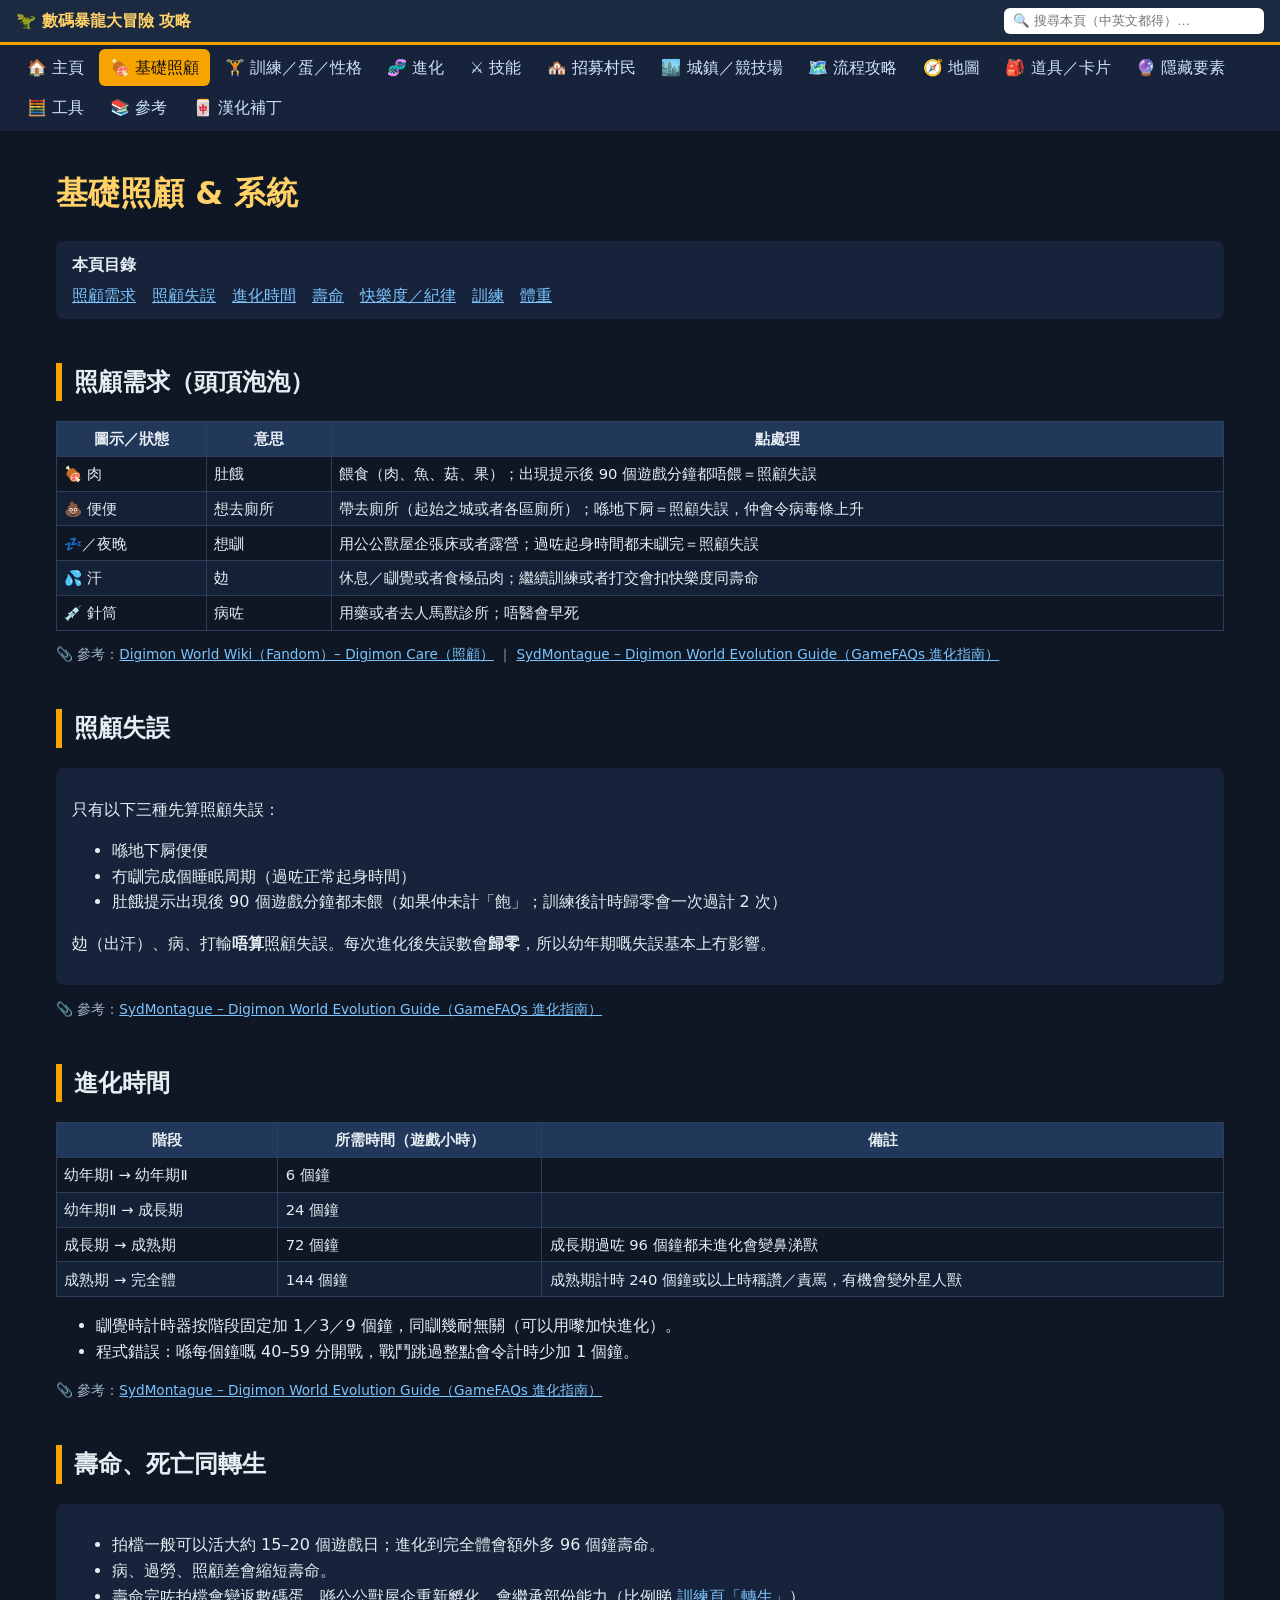
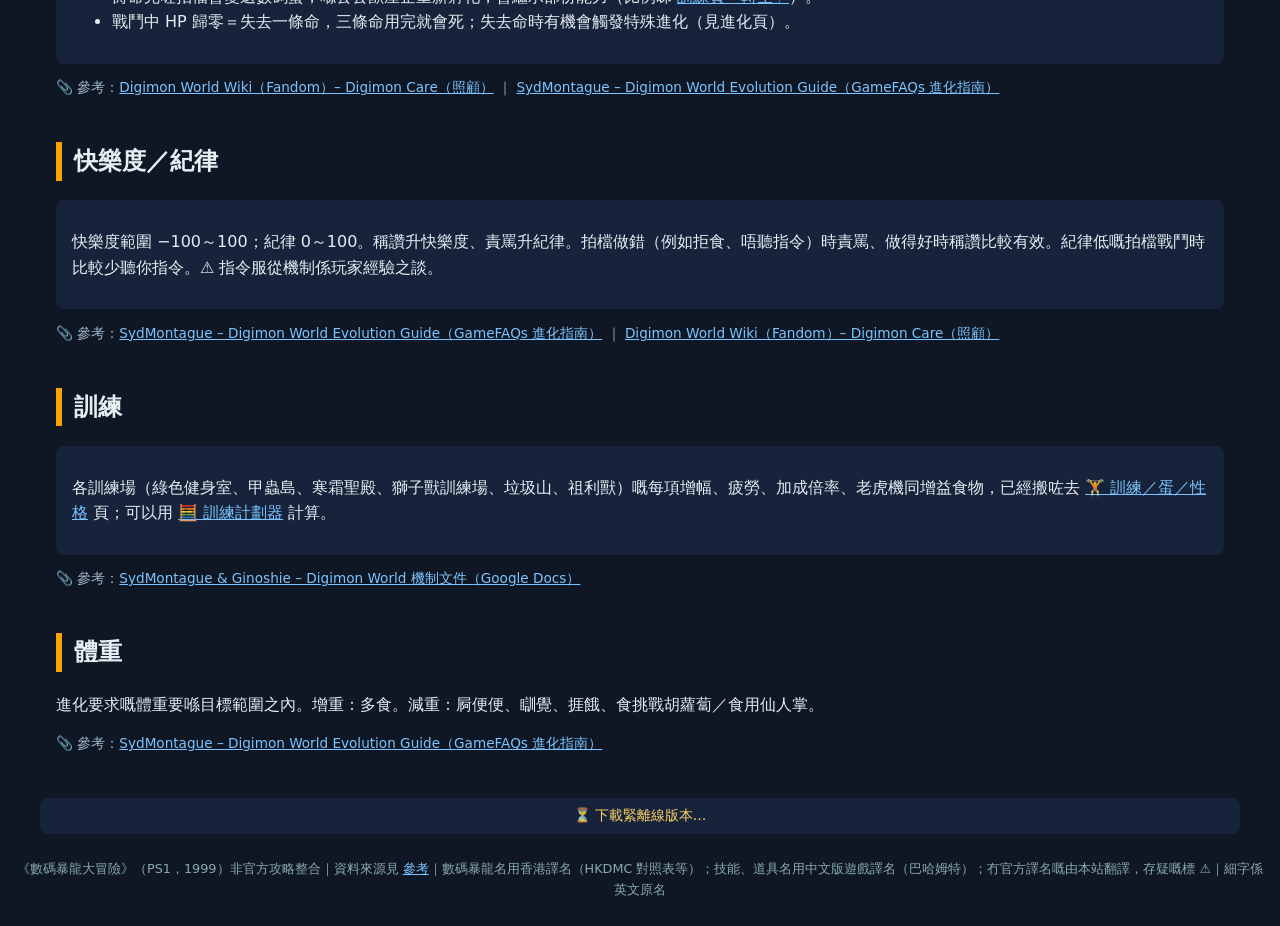
==== basics.html @ 7f52abaa "Fix evolution text colour (.el class clash), cache-busting asset URLs, network-first SW for html/css" ====
<!doctype html><html lang="zh-HK"><head><meta charset="utf-8"><meta name="viewport" content="width=device-width,initial-scale=1"><title>基礎照顧 &amp; 系統 – 數碼暴龍大冒險 攻略</title><link rel="stylesheet" href="style.css?v=881ddd2e5f"><link rel="manifest" href="manifest.webmanifest"><meta name="theme-color" content="#1b2a41"><link rel="icon" type="image/png" sizes="192x192" href="img/pwa/icon-192.png"><link rel="apple-touch-icon" href="img/pwa/apple-touch-icon.png"><meta name="apple-mobile-web-app-capable" content="yes"><meta name="mobile-web-app-capable" content="yes"><meta name="apple-mobile-web-app-status-bar-style" content="black-translucent"><meta name="apple-mobile-web-app-title" content="數碼暴龍攻略"></head><body>
<header><button id="hb" aria-label="選單">☰</button><a class="logo" href="index.html">🦖 數碼暴龍大冒險 攻略</a><input id="q" type="search" placeholder="🔍 搜尋本頁（中英文都得）…"></header>
<nav id="nav"><a href="index.html">🏠 主頁</a><a href="basics.html" class=on>🍖 基礎照顧</a><a href="training.html">🏋️ 訓練／蛋／性格</a><a href="evolution.html">🧬 進化</a><a href="techniques.html">⚔️ 技能</a><a href="recruitment.html">🏘️ 招募村民</a><a href="town.html">🏙️ 城鎮／競技場</a><a href="walkthrough.html">🗺️ 流程攻略</a><a href="map.html">🧭 地圖</a><a href="items.html">🎒 道具／卡片</a><a href="secrets.html">🔮 隱藏要素</a><a href="tools.html">🧮 工具</a><a href="references.html">📚 參考</a><a href="patch.html">🀄 漢化補丁</a></nav><main><h1>基礎照顧 &amp; 系統</h1><nav class="toc"><b>本頁目錄</b><a href="#care">照顧需求</a><a href="#mistake">照顧失誤</a><a href="#time">進化時間</a><a href="#life">壽命</a><a href="#hd">快樂度／紀律</a><a href="#gym">訓練</a><a href="#weight">體重</a></nav><h2 id="care">照顧需求（頭頂泡泡）</h2><div class="tw"><table class="stack"><thead><tr><th>圖示／狀態</th><th>意思</th><th>點處理</th></tr></thead><tbody><tr><td data-l="圖示／狀態">🍖 肉</td><td data-l="意思">肚餓</td><td data-l="點處理">餵食（肉、魚、菇、果）；出現提示後 90 個遊戲分鐘都唔餵＝照顧失誤</td></tr><tr><td data-l="圖示／狀態">💩 便便</td><td data-l="意思">想去廁所</td><td data-l="點處理">帶去廁所（起始之城或者各區廁所）；喺地下屙＝照顧失誤，仲會令病毒條上升</td></tr><tr><td data-l="圖示／狀態">💤／夜晚</td><td data-l="意思">想瞓</td><td data-l="點處理">用公公獸屋企張床或者露營；過咗起身時間都未瞓完＝照顧失誤</td></tr><tr><td data-l="圖示／狀態">💦 汗</td><td data-l="意思">攰</td><td data-l="點處理">休息／瞓覺或者食極品肉；繼續訓練或者打交會扣快樂度同壽命</td></tr><tr><td data-l="圖示／狀態">💉 針筒</td><td data-l="意思">病咗</td><td data-l="點處理">用藥或者去人馬獸診所；唔醫會早死</td></tr></tbody></table></div>
<p class="ref">📎 參考：<a href="https://digimonworld.fandom.com/wiki/Digimon_Care_(Digimon_World)" target="_blank" rel="noopener">Digimon World Wiki（Fandom）– Digimon Care（照顧）</a> ｜ <a href="https://gamefaqs.gamespot.com/ps/913684-digimon-world/faqs/73845" target="_blank" rel="noopener">SydMontague – Digimon World Evolution Guide（GameFAQs 進化指南）</a></p>
<h2 id="mistake">照顧失誤</h2><div class="card"><p>只有以下三種先算照顧失誤：</p><ul><li>喺地下屙便便</li><li>冇瞓完成個睡眠周期（過咗正常起身時間）</li><li>肚餓提示出現後 90 個遊戲分鐘都未餵（如果仲未計「飽」；訓練後計時歸零會一次過計 2 次）</li></ul><p>攰（出汗）、病、打輸<b>唔算</b>照顧失誤。每次進化後失誤數會<b>歸零</b>，所以幼年期嘅失誤基本上冇影響。</p></div><p class="ref">📎 參考：<a href="https://gamefaqs.gamespot.com/ps/913684-digimon-world/faqs/73845" target="_blank" rel="noopener">SydMontague – Digimon World Evolution Guide（GameFAQs 進化指南）</a></p>
<h2 id="time">進化時間</h2><div class="tw"><table class=""><thead><tr><th>階段</th><th>所需時間（遊戲小時）</th><th>備註</th></tr></thead><tbody><tr><td data-l="階段">幼年期Ⅰ → 幼年期Ⅱ</td><td data-l="所需時間（遊戲小時）">6 個鐘</td><td data-l="備註"></td></tr><tr><td data-l="階段">幼年期Ⅱ → 成長期</td><td data-l="所需時間（遊戲小時）">24 個鐘</td><td data-l="備註"></td></tr><tr><td data-l="階段">成長期 → 成熟期</td><td data-l="所需時間（遊戲小時）">72 個鐘</td><td data-l="備註">成長期過咗 96 個鐘都未進化會變鼻涕獸</td></tr><tr><td data-l="階段">成熟期 → 完全體</td><td data-l="所需時間（遊戲小時）">144 個鐘</td><td data-l="備註">成熟期計時 240 個鐘或以上時稱讚／責罵，有機會變外星人獸</td></tr></tbody></table></div>
<ul><li>瞓覺時計時器按階段固定加 1／3／9 個鐘，同瞓幾耐無關（可以用嚟加快進化）。</li><li>程式錯誤：喺每個鐘嘅 40–59 分開戰，戰鬥跳過整點會令計時少加 1 個鐘。</li></ul><p class="ref">📎 參考：<a href="https://gamefaqs.gamespot.com/ps/913684-digimon-world/faqs/73845" target="_blank" rel="noopener">SydMontague – Digimon World Evolution Guide（GameFAQs 進化指南）</a></p>
<h2 id="life">壽命、死亡同轉生</h2><div class="card"><ul><li>拍檔一般可以活大約 15–20 個遊戲日；進化到完全體會額外多 96 個鐘壽命。</li><li>病、過勞、照顧差會縮短壽命。</li><li>壽命完咗拍檔會變返數碼蛋，喺公公獸屋企重新孵化，會繼承部份能力（比例睇 <a href="training.html#tamer">訓練頁「轉生」</a>）。</li><li>戰鬥中 HP 歸零＝失去一條命，三條命用完就會死；失去命時有機會觸發特殊進化（見進化頁）。</li></ul></div><p class="ref">📎 參考：<a href="https://digimonworld.fandom.com/wiki/Digimon_Care_(Digimon_World)" target="_blank" rel="noopener">Digimon World Wiki（Fandom）– Digimon Care（照顧）</a> ｜ <a href="https://gamefaqs.gamespot.com/ps/913684-digimon-world/faqs/73845" target="_blank" rel="noopener">SydMontague – Digimon World Evolution Guide（GameFAQs 進化指南）</a></p>
<h2 id="hd">快樂度／紀律</h2><div class="card"><p>快樂度範圍 −100～100；紀律 0～100。稱讚升快樂度、責罵升紀律。拍檔做錯（例如拒食、唔聽指令）時責罵、做得好時稱讚比較有效。紀律低嘅拍檔戰鬥時比較少聽你指令。⚠️ 指令服從機制係玩家經驗之談。</p></div><p class="ref">📎 參考：<a href="https://gamefaqs.gamespot.com/ps/913684-digimon-world/faqs/73845" target="_blank" rel="noopener">SydMontague – Digimon World Evolution Guide（GameFAQs 進化指南）</a> ｜ <a href="https://digimonworld.fandom.com/wiki/Digimon_Care_(Digimon_World)" target="_blank" rel="noopener">Digimon World Wiki（Fandom）– Digimon Care（照顧）</a></p>
<h2 id="gym">訓練</h2><div class="card"><p>各訓練場（綠色健身室、甲蟲島、寒霜聖殿、獅子獸訓練場、垃圾山、祖利獸）嘅每項增幅、疲勞、加成倍率、老虎機同增益食物，已經搬咗去 <a href="training.html">🏋️ 訓練／蛋／性格</a> 頁；可以用 <a href="tools.html#plan">🧮 訓練計劃器</a> 計算。</p></div><p class="ref">📎 參考：<a href="https://docs.google.com/document/d/1aHHXZXjZNDabFTWUdF055M0oshyC57kff5NVc2BTYGE" target="_blank" rel="noopener">SydMontague &amp; Ginoshie – Digimon World 機制文件（Google Docs）</a></p>
<h2 id="weight">體重</h2><p>進化要求嘅體重要喺目標範圍之內。增重：多食。減重：屙便便、瞓覺、捱餓、食挑戰胡蘿蔔／食用仙人掌。</p><p class="ref">📎 參考：<a href="https://gamefaqs.gamespot.com/ps/913684-digimon-world/faqs/73845" target="_blank" rel="noopener">SydMontague – Digimon World Evolution Guide（GameFAQs 進化指南）</a></p></main><div id="pwa-status" class="pwa-st" hidden></div><footer>《數碼暴龍大冒險》（PS1，1999）非官方攻略整合｜資料來源見 <a href="references.html">參考</a>｜數碼暴龍名用香港譯名（HKDMC 對照表等）；技能、道具名用中文版遊戲譯名（巴哈姆特）；冇官方譯名嘅由本站翻譯，存疑嘅標 ⚠️｜細字係英文原名</footer><script src="app.js?v=881ddd2e5f"></script></body></html>
---- style.css ----
*{box-sizing:border-box}body{margin:0;font-family:system-ui,"PingFang HK","Microsoft JhengHei",sans-serif;background:#0f1724;color:#e6edf3;line-height:1.6}
a{color:#7cc4ff}header{position:sticky;top:0;z-index:9;display:flex;gap:.6em;align-items:center;background:#1b2a41;padding:.5em 1em;border-bottom:3px solid #f7a400}
.logo{font-weight:700;color:#ffd166;text-decoration:none;white-space:nowrap}#q{margin-left:auto;padding:.4em .7em;border-radius:6px;border:0;width:min(260px,45vw)}
#hb{display:none;font-size:1.4em;background:none;border:0;color:#fff;cursor:pointer}
#nav{display:flex;flex-wrap:wrap;gap:.2em;background:#16233a;padding:.3em 1em}#nav a{padding:.35em .7em;border-radius:6px;text-decoration:none;color:#cfe3ff}#nav a.on,#nav a:hover{background:#f7a400;color:#111}
main{max-width:1200px;margin:auto;padding:1em}h1{color:#ffd166}h2{border-left:6px solid #f7a400;padding-left:.5em;margin-top:1.8em}h3{color:#9ad1ff}
.toc{background:#16233a;padding:.7em 1em;border-radius:8px;display:flex;flex-wrap:wrap;gap:.3em 1em}.toc b{width:100%}
.tw{overflow-x:auto;-webkit-overflow-scrolling:touch;margin:.6em 0}table{border-collapse:collapse;width:100%;font-size:.92em}th,td{border:1px solid #2c3e5c;padding:.35em .5em;vertical-align:top}th{background:#22385a;position:sticky;top:0}tr:nth-child(even) td{background:#132036}
td img{vertical-align:middle;image-rendering:pixelated;margin-right:3px}.ref{font-size:.85em;color:#9fb3c8}.warn{background:#3a2a10;border-left:4px solid #f7a400;padding:.5em .8em;border-radius:4px}
.card{background:#16233a;border-radius:8px;padding:.8em 1em;margin:.8em 0}.grid{display:grid;grid-template-columns:repeat(auto-fill,minmax(150px,1fr));gap:.6em}.grid div{background:#16233a;border-radius:8px;padding:.5em;text-align:center;font-size:.85em}.grid img{max-width:100%;image-rendering:pixelated}
.el{display:inline-block;padding:0 .4em;border-radius:4px;font-weight:700;color:#111}.Fire{background:#ff7b54}.Battle{background:#ffd166}.Air{background:#9ad1ff}.Earth{background:#8fd694}.Ice{background:#b8f2ff}.Mech{background:#c9c9c9}.Filth{background:#c49a6c}
.techlist{background:#0b3a7a;border:3px solid #cfe3ff;border-radius:6px;font-family:monospace}.techlist th{background:#06275a}.techlist td{background:#0b3a7a!important}
.hide{display:none!important}footer{text-align:center;font-size:.8em;color:#8aa;padding:2em 1em}small{color:#9fb3c8}
@media(max-width:760px){#hb{display:block}#nav{display:none;flex-direction:column}#nav.open{display:flex}.logo{font-size:.9em}
table.stack thead{display:none}table.stack tr{display:block;border:1px solid #2c3e5c;margin-bottom:.6em;border-radius:6px}table.stack td{display:flex;gap:.5em;border:0;border-bottom:1px solid #22385a}table.stack td:before{content:attr(data-l);font-weight:700;min-width:6.5em;color:#ffd166}}
.once{color:#ff8a8a}.lr{display:inline-block;margin:0 .5em .2em 0;white-space:nowrap}.lr.z{opacity:.6}.lr sub{color:#9fb3c8}
.techlist details{font-size:.85em;color:#cfe3ff}.techlist summary{cursor:pointer;color:#ffd166}
.pb{height:14px;background:#22385a;border-radius:7px;overflow:hidden}.pb div{height:100%;background:linear-gradient(90deg,#f7a400,#ffd166)}
#mile li.ok{color:#8fd694}#mile li:after{content:attr(data-t);color:#9fb3c8}
#prosgrid label{cursor:pointer;display:block}
.form{display:flex;flex-wrap:wrap;gap:.5em 1em;margin:.5em 0}.form label{display:flex;flex-direction:column;font-size:.85em}.form input,.form select{padding:.3em;border-radius:4px;border:1px solid #2c3e5c;background:#0f1724;color:#e6edf3;min-width:6em}
button,.btn{background:#f7a400;color:#111;border:0;border-radius:6px;padding:.4em .9em;cursor:pointer;font-weight:700}tr.win td{background:#3a2a10!important}
.mapwrap{overflow:auto;background:#0b1a2e;border-radius:8px}.mapf{display:flex;flex-wrap:wrap;gap:.4em 1em}
@media(max-width:760px){table.stack td{flex-wrap:wrap}table.stack td .lr{white-space:normal}}

.mapwrap{overflow:auto;background:#0b1a2e;border-radius:8px;-webkit-overflow-scrolling:touch}#dwmap{min-width:980px;width:100%;height:auto;display:block}
#dwmap .e{stroke:#6f8fb8;stroke-width:3;fill:none;stroke-linecap:round}#dwmap .e2{stroke:#6f8fb8;stroke-width:2.5;stroke-dasharray:7 6;fill:none}
#dwmap g.n rect{stroke-width:2}#dwmap g.n{cursor:pointer}#dwmap g.n:hover rect,#dwmap g.n.sel rect{stroke:#ffd166!important;stroke-width:3.5}#dwmap g.n.hl rect{stroke:#f7a400!important;stroke-width:4}
#dwmap .t1{fill:#fff;font-size:15px;text-anchor:middle;font-weight:700}#dwmap .t2{fill:#cfe3ff;font-size:10px;text-anchor:middle}#dwmap .mk{font-size:13px;text-anchor:middle}
#dwmap .rg{font-size:13px;fill:#9fb3c8;font-weight:700}
.legend{display:flex;flex-wrap:wrap;gap:.3em .9em;font-size:.85em;margin:.4em 0}.legend span i{display:inline-block;width:1em;height:1em;border-radius:3px;vertical-align:-2px;margin-right:3px}
.mapimg{max-width:100%;height:auto;border-radius:8px;display:block;margin:.5em 0}
#pwa-status{max-width:1200px;margin:1em auto 0;padding:.5em 1em;border-radius:8px;background:#16233a;font-size:.85em;text-align:center}#pwa-status.ok{color:#8fd694}#pwa-status.busy{color:#ffd166}
small[lang=en]{font-size:.78em;color:#8fa3b8}

.legend-ev{font-size:.9em}.muted{color:#8fa3b8}
.ejump{display:flex;flex-direction:column;gap:8px;margin:8px 0}.ej-r{display:flex;flex-wrap:wrap;gap:6px;align-items:center}.ej-r>b{min-width:4.5em;color:#8fa3b8;font-size:.9em}
.ej-r a{display:inline-flex;align-items:center;gap:3px;padding:2px 8px 2px 4px;background:#16233a;border:1px solid #22385a;border-radius:14px;font-size:.85em;color:#cfe3ff;text-decoration:none}.ej-r a:hover{border-color:#7cc4ff}
.evl{background:#16233a;border:1px solid #22385a;border-radius:10px;padding:12px;margin:14px 0;scroll-margin-top:60px}
.evl-h{display:flex;gap:10px;align-items:center;border-bottom:1px solid #22385a;padding-bottom:8px}.evl-n{display:flex;flex-direction:column}.evl-n b{font-size:1.15em;color:#e6edf3}.evl-m{font-size:.82em;color:#8fa3b8;margin-top:2px}
.evl-k{margin:10px 0 6px;font-size:.9em;color:#8fa3b8}
.ecs{display:grid;grid-template-columns:repeat(auto-fill,minmax(280px,1fr));gap:8px}
.ec{background:#0f1724;border:1px solid #22385a;border-radius:8px;padding:8px 10px}
.ec-t{display:flex;align-items:center;gap:6px;flex-wrap:wrap;margin-bottom:6px}.ec-t a{color:#7cc4ff;text-decoration:none}
.ec-i{background:#22385a;color:#cfe3ff;border-radius:50%;width:1.6em;height:1.6em;display:inline-flex;justify-content:center;align-items:center;font-size:.75em;font-weight:bold}
.ec-g{display:grid;grid-template-columns:auto 1fr;gap:4px 10px;font-size:.88em;align-items:start}.ec-g>b{white-space:nowrap;color:#8fa3b8;font-weight:normal}.evl,.evl .ec,.ec-g>div,.ec-g>div *,.ec-t small,.ec-s,.ec-s *{color:#e6edf3!important}.evl-m,.evl-m *:not(a),.evl-k,.ec-g>b,.ec-t small{color:#8fa3b8!important}.evl a,.ec-t a{color:#7cc4ff!important}.ec-g .ec-ref{color:#8fa3b8!important}
.ec-ss{display:flex;flex-wrap:wrap;gap:4px}.ec-s{background:#16233a;border-radius:4px;padding:0 6px;color:#cfe3ff}.ec-s b{color:#e6edf3}
.ec-ref{flex-basis:100%;font-size:.8em;color:#8fa3b8}
.ec-no{font-size:.85em;color:#8fa3b8;margin:0}.evl-top{display:block;text-align:right;font-size:.8em;margin-top:6px;color:#8fa3b8}
@media(max-width:600px){.ecs{grid-template-columns:1fr}.evl{padding:8px}}
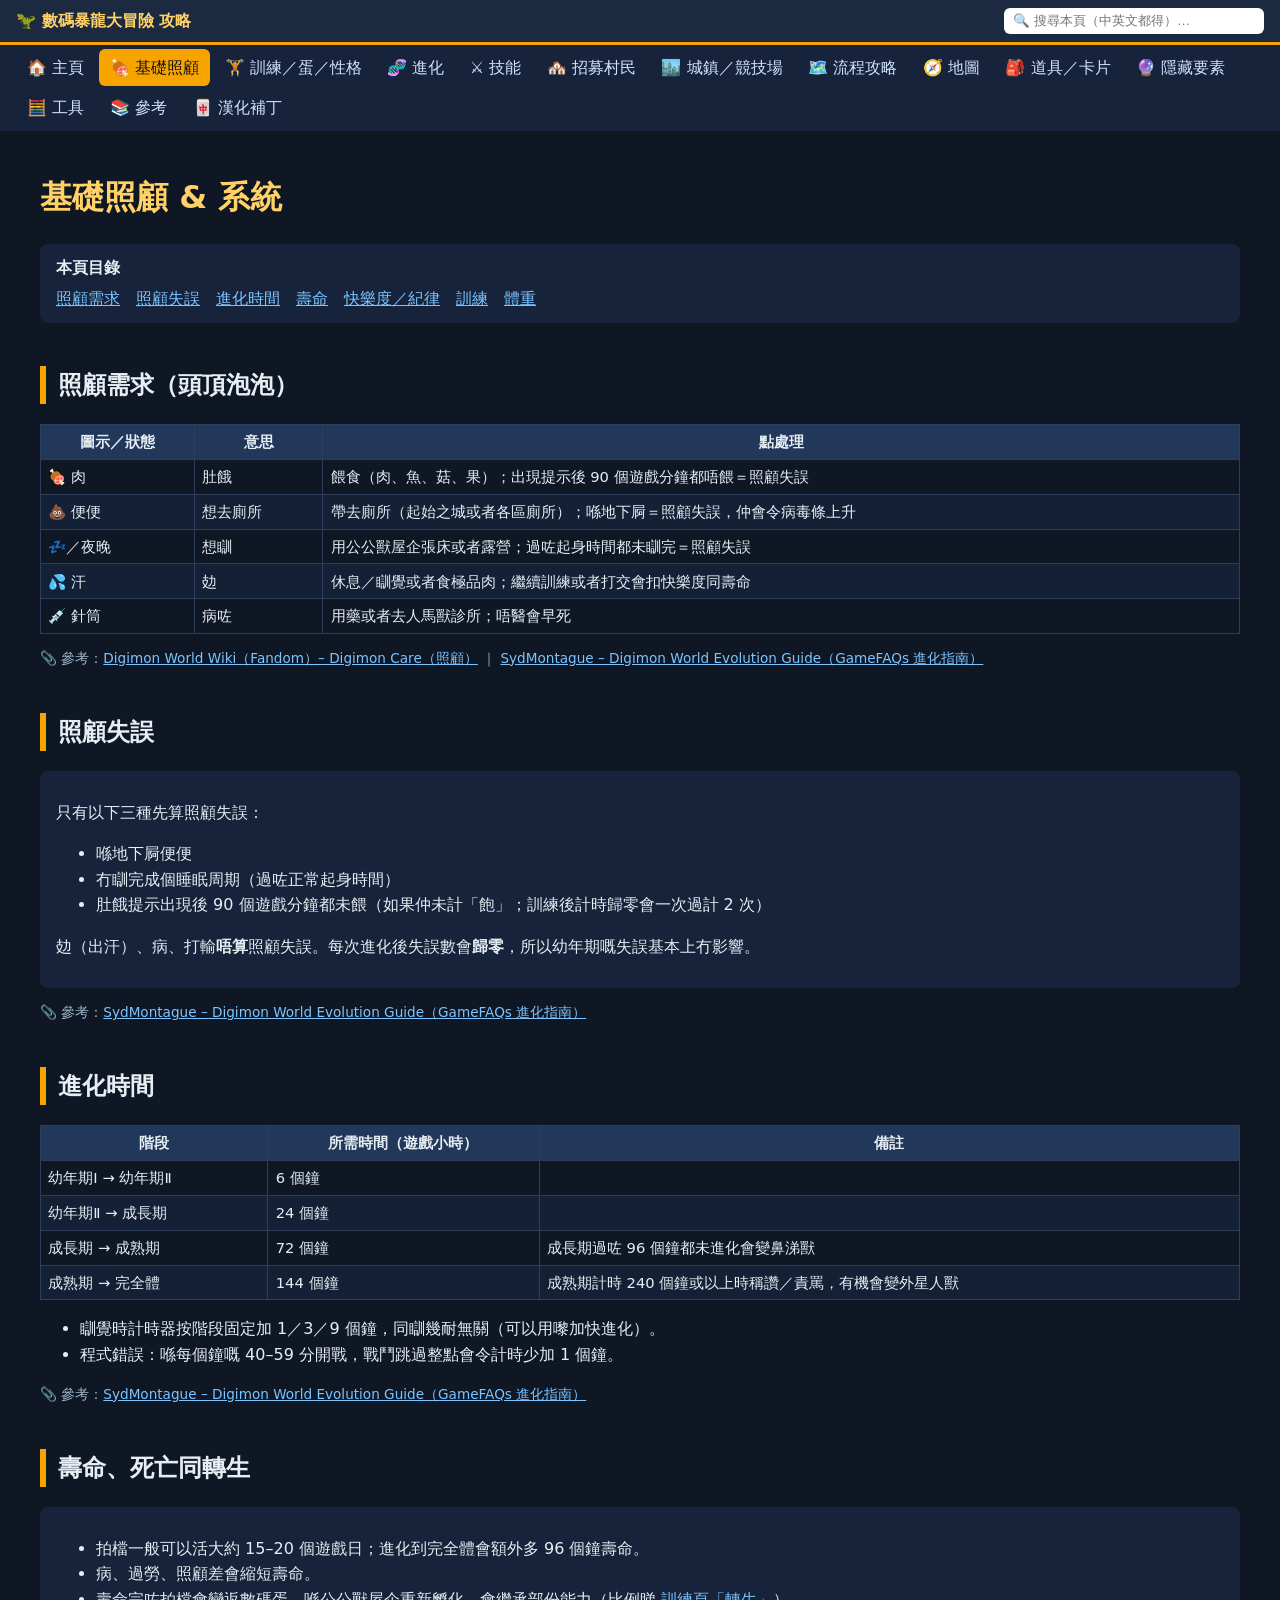
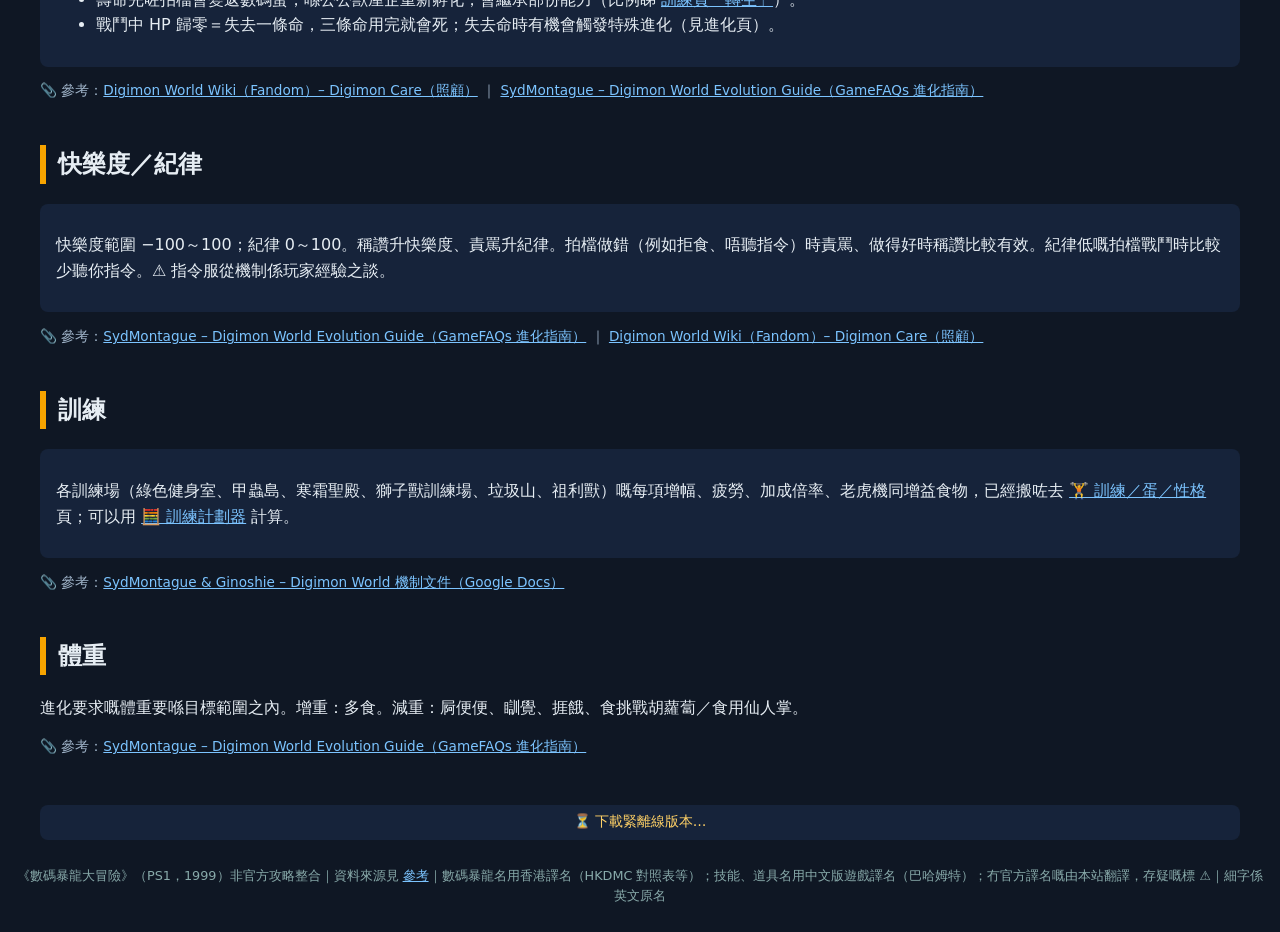
==== commit 759f225a: "Desktop wide layout (>=1024px); CSS extras reapplied by techgrid.py" ====
--- a/basics.html
+++ b/basics.html
@@ -1,4 +1,4 @@
-<!doctype html><html lang="zh-HK"><head><meta charset="utf-8"><meta name="viewport" content="width=device-width,initial-scale=1"><title>基礎照顧 &amp; 系統 – 數碼暴龍大冒險 攻略</title><link rel="stylesheet" href="style.css?v=881ddd2e5f"><link rel="manifest" href="manifest.webmanifest"><meta name="theme-color" content="#1b2a41"><link rel="icon" type="image/png" sizes="192x192" href="img/pwa/icon-192.png"><link rel="apple-touch-icon" href="img/pwa/apple-touch-icon.png"><meta name="apple-mobile-web-app-capable" content="yes"><meta name="mobile-web-app-capable" content="yes"><meta name="apple-mobile-web-app-status-bar-style" content="black-translucent"><meta name="apple-mobile-web-app-title" content="數碼暴龍攻略"></head><body>
+<!doctype html><html lang="zh-HK"><head><meta charset="utf-8"><meta name="viewport" content="width=device-width,initial-scale=1"><title>基礎照顧 &amp; 系統 – 數碼暴龍大冒險 攻略</title><link rel="stylesheet" href="style.css?v=a59ac7e43f"><link rel="manifest" href="manifest.webmanifest"><meta name="theme-color" content="#1b2a41"><link rel="icon" type="image/png" sizes="192x192" href="img/pwa/icon-192.png"><link rel="apple-touch-icon" href="img/pwa/apple-touch-icon.png"><meta name="apple-mobile-web-app-capable" content="yes"><meta name="mobile-web-app-capable" content="yes"><meta name="apple-mobile-web-app-status-bar-style" content="black-translucent"><meta name="apple-mobile-web-app-title" content="數碼暴龍攻略"></head><body>
 <header><button id="hb" aria-label="選單">☰</button><a class="logo" href="index.html">🦖 數碼暴龍大冒險 攻略</a><input id="q" type="search" placeholder="🔍 搜尋本頁（中英文都得）…"></header>
 <nav id="nav"><a href="index.html">🏠 主頁</a><a href="basics.html" class=on>🍖 基礎照顧</a><a href="training.html">🏋️ 訓練／蛋／性格</a><a href="evolution.html">🧬 進化</a><a href="techniques.html">⚔️ 技能</a><a href="recruitment.html">🏘️ 招募村民</a><a href="town.html">🏙️ 城鎮／競技場</a><a href="walkthrough.html">🗺️ 流程攻略</a><a href="map.html">🧭 地圖</a><a href="items.html">🎒 道具／卡片</a><a href="secrets.html">🔮 隱藏要素</a><a href="tools.html">🧮 工具</a><a href="references.html">📚 參考</a><a href="patch.html">🀄 漢化補丁</a></nav><main><h1>基礎照顧 &amp; 系統</h1><nav class="toc"><b>本頁目錄</b><a href="#care">照顧需求</a><a href="#mistake">照顧失誤</a><a href="#time">進化時間</a><a href="#life">壽命</a><a href="#hd">快樂度／紀律</a><a href="#gym">訓練</a><a href="#weight">體重</a></nav><h2 id="care">照顧需求（頭頂泡泡）</h2><div class="tw"><table class="stack"><thead><tr><th>圖示／狀態</th><th>意思</th><th>點處理</th></tr></thead><tbody><tr><td data-l="圖示／狀態">🍖 肉</td><td data-l="意思">肚餓</td><td data-l="點處理">餵食（肉、魚、菇、果）；出現提示後 90 個遊戲分鐘都唔餵＝照顧失誤</td></tr><tr><td data-l="圖示／狀態">💩 便便</td><td data-l="意思">想去廁所</td><td data-l="點處理">帶去廁所（起始之城或者各區廁所）；喺地下屙＝照顧失誤，仲會令病毒條上升</td></tr><tr><td data-l="圖示／狀態">💤／夜晚</td><td data-l="意思">想瞓</td><td data-l="點處理">用公公獸屋企張床或者露營；過咗起身時間都未瞓完＝照顧失誤</td></tr><tr><td data-l="圖示／狀態">💦 汗</td><td data-l="意思">攰</td><td data-l="點處理">休息／瞓覺或者食極品肉；繼續訓練或者打交會扣快樂度同壽命</td></tr><tr><td data-l="圖示／狀態">💉 針筒</td><td data-l="意思">病咗</td><td data-l="點處理">用藥或者去人馬獸診所；唔醫會早死</td></tr></tbody></table></div>
 <p class="ref">📎 參考：<a href="https://digimonworld.fandom.com/wiki/Digimon_Care_(Digimon_World)" target="_blank" rel="noopener">Digimon World Wiki（Fandom）– Digimon Care（照顧）</a> ｜ <a href="https://gamefaqs.gamespot.com/ps/913684-digimon-world/faqs/73845" target="_blank" rel="noopener">SydMontague – Digimon World Evolution Guide（GameFAQs 進化指南）</a></p>
@@ -8,4 +8,4 @@
 <h2 id="life">壽命、死亡同轉生</h2><div class="card"><ul><li>拍檔一般可以活大約 15–20 個遊戲日；進化到完全體會額外多 96 個鐘壽命。</li><li>病、過勞、照顧差會縮短壽命。</li><li>壽命完咗拍檔會變返數碼蛋，喺公公獸屋企重新孵化，會繼承部份能力（比例睇 <a href="training.html#tamer">訓練頁「轉生」</a>）。</li><li>戰鬥中 HP 歸零＝失去一條命，三條命用完就會死；失去命時有機會觸發特殊進化（見進化頁）。</li></ul></div><p class="ref">📎 參考：<a href="https://digimonworld.fandom.com/wiki/Digimon_Care_(Digimon_World)" target="_blank" rel="noopener">Digimon World Wiki（Fandom）– Digimon Care（照顧）</a> ｜ <a href="https://gamefaqs.gamespot.com/ps/913684-digimon-world/faqs/73845" target="_blank" rel="noopener">SydMontague – Digimon World Evolution Guide（GameFAQs 進化指南）</a></p>
 <h2 id="hd">快樂度／紀律</h2><div class="card"><p>快樂度範圍 −100～100；紀律 0～100。稱讚升快樂度、責罵升紀律。拍檔做錯（例如拒食、唔聽指令）時責罵、做得好時稱讚比較有效。紀律低嘅拍檔戰鬥時比較少聽你指令。⚠️ 指令服從機制係玩家經驗之談。</p></div><p class="ref">📎 參考：<a href="https://gamefaqs.gamespot.com/ps/913684-digimon-world/faqs/73845" target="_blank" rel="noopener">SydMontague – Digimon World Evolution Guide（GameFAQs 進化指南）</a> ｜ <a href="https://digimonworld.fandom.com/wiki/Digimon_Care_(Digimon_World)" target="_blank" rel="noopener">Digimon World Wiki（Fandom）– Digimon Care（照顧）</a></p>
 <h2 id="gym">訓練</h2><div class="card"><p>各訓練場（綠色健身室、甲蟲島、寒霜聖殿、獅子獸訓練場、垃圾山、祖利獸）嘅每項增幅、疲勞、加成倍率、老虎機同增益食物，已經搬咗去 <a href="training.html">🏋️ 訓練／蛋／性格</a> 頁；可以用 <a href="tools.html#plan">🧮 訓練計劃器</a> 計算。</p></div><p class="ref">📎 參考：<a href="https://docs.google.com/document/d/1aHHXZXjZNDabFTWUdF055M0oshyC57kff5NVc2BTYGE" target="_blank" rel="noopener">SydMontague &amp; Ginoshie – Digimon World 機制文件（Google Docs）</a></p>
-<h2 id="weight">體重</h2><p>進化要求嘅體重要喺目標範圍之內。增重：多食。減重：屙便便、瞓覺、捱餓、食挑戰胡蘿蔔／食用仙人掌。</p><p class="ref">📎 參考：<a href="https://gamefaqs.gamespot.com/ps/913684-digimon-world/faqs/73845" target="_blank" rel="noopener">SydMontague – Digimon World Evolution Guide（GameFAQs 進化指南）</a></p></main><div id="pwa-status" class="pwa-st" hidden></div><footer>《數碼暴龍大冒險》（PS1，1999）非官方攻略整合｜資料來源見 <a href="references.html">參考</a>｜數碼暴龍名用香港譯名（HKDMC 對照表等）；技能、道具名用中文版遊戲譯名（巴哈姆特）；冇官方譯名嘅由本站翻譯，存疑嘅標 ⚠️｜細字係英文原名</footer><script src="app.js?v=881ddd2e5f"></script></body></html>+<h2 id="weight">體重</h2><p>進化要求嘅體重要喺目標範圍之內。增重：多食。減重：屙便便、瞓覺、捱餓、食挑戰胡蘿蔔／食用仙人掌。</p><p class="ref">📎 參考：<a href="https://gamefaqs.gamespot.com/ps/913684-digimon-world/faqs/73845" target="_blank" rel="noopener">SydMontague – Digimon World Evolution Guide（GameFAQs 進化指南）</a></p></main><div id="pwa-status" class="pwa-st" hidden></div><footer>《數碼暴龍大冒險》（PS1，1999）非官方攻略整合｜資料來源見 <a href="references.html">參考</a>｜數碼暴龍名用香港譯名（HKDMC 對照表等）；技能、道具名用中文版遊戲譯名（巴哈姆特）；冇官方譯名嘅由本站翻譯，存疑嘅標 ⚠️｜細字係英文原名</footer><script src="app.js?v=a59ac7e43f"></script></body></html>
--- a/style.css
+++ b/style.css
@@ -29,22 +29,53 @@
 #dwmap .t1{fill:#fff;font-size:15px;text-anchor:middle;font-weight:700}#dwmap .t2{fill:#cfe3ff;font-size:10px;text-anchor:middle}#dwmap .mk{font-size:13px;text-anchor:middle}
 #dwmap .rg{font-size:13px;fill:#9fb3c8;font-weight:700}
 .legend{display:flex;flex-wrap:wrap;gap:.3em .9em;font-size:.85em;margin:.4em 0}.legend span i{display:inline-block;width:1em;height:1em;border-radius:3px;vertical-align:-2px;margin-right:3px}
+.refwrap{overflow:auto;background:#05070b;border-radius:10px;border:1px solid #2c3b52;-webkit-overflow-scrolling:touch;max-height:90vh}.refwrap svg{display:block;height:auto;max-width:none}
 .mapimg{max-width:100%;height:auto;border-radius:8px;display:block;margin:.5em 0}
 #pwa-status{max-width:1200px;margin:1em auto 0;padding:.5em 1em;border-radius:8px;background:#16233a;font-size:.85em;text-align:center}#pwa-status.ok{color:#8fd694}#pwa-status.busy{color:#ffd166}
 small[lang=en]{font-size:.78em;color:#8fa3b8}
 
-.legend-ev{font-size:.9em}.muted{color:#8fa3b8}
+.legend-ev{font-size:.9em;color:#e6edf3}.legend-ev .muted,.muted{color:#8fa3b8}
 .ejump{display:flex;flex-direction:column;gap:8px;margin:8px 0}.ej-r{display:flex;flex-wrap:wrap;gap:6px;align-items:center}.ej-r>b{min-width:4.5em;color:#8fa3b8;font-size:.9em}
 .ej-r a{display:inline-flex;align-items:center;gap:3px;padding:2px 8px 2px 4px;background:#16233a;border:1px solid #22385a;border-radius:14px;font-size:.85em;color:#cfe3ff;text-decoration:none}.ej-r a:hover{border-color:#7cc4ff}
-.evl{background:#16233a;border:1px solid #22385a;border-radius:10px;padding:12px;margin:14px 0;scroll-margin-top:60px}
-.evl-h{display:flex;gap:10px;align-items:center;border-bottom:1px solid #22385a;padding-bottom:8px}.evl-n{display:flex;flex-direction:column}.evl-n b{font-size:1.15em;color:#e6edf3}.evl-m{font-size:.82em;color:#8fa3b8;margin-top:2px}
-.evl-k{margin:10px 0 6px;font-size:.9em;color:#8fa3b8}
-.ecs{display:grid;grid-template-columns:repeat(auto-fill,minmax(280px,1fr));gap:8px}
-.ec{background:#0f1724;border:1px solid #22385a;border-radius:8px;padding:8px 10px}
-.ec-t{display:flex;align-items:center;gap:6px;flex-wrap:wrap;margin-bottom:6px}.ec-t a{color:#7cc4ff;text-decoration:none}
-.ec-i{background:#22385a;color:#cfe3ff;border-radius:50%;width:1.6em;height:1.6em;display:inline-flex;justify-content:center;align-items:center;font-size:.75em;font-weight:bold}
-.ec-g{display:grid;grid-template-columns:auto 1fr;gap:4px 10px;font-size:.88em;align-items:start}.ec-g>b{white-space:nowrap;color:#8fa3b8;font-weight:normal}.evl,.evl .ec,.ec-g>div,.ec-g>div *,.ec-t small,.ec-s,.ec-s *{color:#e6edf3!important}.evl-m,.evl-m *:not(a),.evl-k,.ec-g>b,.ec-t small{color:#8fa3b8!important}.evl a,.ec-t a{color:#7cc4ff!important}.ec-g .ec-ref{color:#8fa3b8!important}
-.ec-ss{display:flex;flex-wrap:wrap;gap:4px}.ec-s{background:#16233a;border-radius:4px;padding:0 6px;color:#cfe3ff}.ec-s b{color:#e6edf3}
-.ec-ref{flex-basis:100%;font-size:.8em;color:#8fa3b8}
-.ec-no{font-size:.85em;color:#8fa3b8;margin:0}.evl-top{display:block;text-align:right;font-size:.8em;margin-top:6px;color:#8fa3b8}
-@media(max-width:600px){.ecs{grid-template-columns:1fr}.evl{padding:8px}}
+.evw{overflow-x:auto;margin:.5em 0 1.5em}
+table.evtb{width:100%;border-collapse:collapse;font-size:.9em;color:#e6edf3;background:#0f1724}
+.evtb thead th{background:#22385a;color:#e6edf3;text-align:left;padding:6px 8px;font-weight:600;position:static}
+.evtb td{padding:6px 8px;border-top:1px solid #1d2d47;vertical-align:top;color:#e6edf3}
+.evtb tbody tr:not(.evh):nth-child(even) td{background:#121d2f}
+.evtb tbody{scroll-margin-top:60px}
+.evtb tr.evh th{background:#16233a;color:#e6edf3;text-align:left;padding:8px;border-top:2px solid #2d4a73;font-weight:normal;position:static}
+.evh img{vertical-align:middle;margin-right:8px}.evhn b{font-size:1.1em;color:#e6edf3}.evhn small,.evtb small{color:#8fa3b8}.evhm{display:block;margin:2px 0 0 48px;font-size:.85em;color:#8fa3b8}
+.evtb a{color:#7cc4ff;text-decoration:none}.evtb a:hover{text-decoration:underline}
+.evt{white-space:nowrap}.evt img{vertical-align:middle;margin:0 4px}.evt small{display:block;margin-left:52px;font-size:.78em}
+.evi{display:inline-flex;width:1.5em;height:1.5em;border-radius:50%;background:#22385a;color:#cfe3ff;font-size:.75em;justify-content:center;align-items:center;font-weight:bold}
+.evs{display:inline-block;background:#1b2a41;color:#cfe3ff;border-radius:4px;padding:0 6px;margin:1px 3px 1px 0;white-space:nowrap}.evs b{color:#fff}
+.evref{font-size:.78em;color:#8fa3b8!important;max-width:15em}.evmu{color:#8fa3b8}
+@media(max-width:700px){.evtb thead{display:none}.evtb,.evtb tbody,.evtb tr,.evtb td,.evtb th{display:block;width:auto}
+.evtb tr:not(.evh){border-top:1px solid #22385a;padding:6px 4px}.evtb tbody tr:not(.evh):nth-child(even) td{background:none}.evtb tbody tr:not(.evh):nth-child(even){background:#121d2f}
+.evtb td{border:0;padding:2px 6px 2px 6.4em;position:relative;max-width:none}.evtb td::before{content:attr(data-l);color:#8fa3b8;font-size:.82em;position:absolute;left:6px;top:4px}
+.evtb td.evt{display:block;white-space:normal;padding-left:6px}.evtb td.evt small{display:inline;margin-left:4px}.evtb td.evt::before{content:none}.evhm{margin-left:0}}
+/*EXTRA*//* 技能格（遊戲排法） */
+.tgwrap{display:flex;gap:12px;align-items:flex-start;flex-wrap:wrap;margin:.6em 0}
+.tgbox{flex:0 0 260px;background:#26307a;border:3px solid #7fd3ff;border-radius:8px;padding:10px 12px;color:#f2f5ff;box-shadow:0 0 0 2px #0b1220}
+.tgt{font-weight:700;color:#cfd8ff;font-size:.8em;letter-spacing:.1em;background:#1a2050;display:inline-block;padding:0 .5em;border-radius:3px}
+.tgname{margin:.4em 0;font-size:1.15em;color:#fff;min-height:2.6em}.tgname small{display:block;font-size:.65em;color:#b9c4ee}
+.tgdl{display:grid;grid-template-columns:auto 1fr;gap:3px 10px;margin:0}.tgdl dt{color:#ffe066;font-weight:700;font-size:.85em}.tgdl dt:after{content:" ➜";color:#5cd0ff}.tgdl dd{margin:0;color:#fff}
+.tglr{margin-top:.5em;font-size:.82em;color:#e6ebff;max-height:12em;overflow:auto}.tglr a{color:#9ad1ff}.tglr img{width:18px;height:18px;vertical-align:middle}
+.tgjump{display:inline-block;margin-top:.4em;color:#ffd166;font-size:.85em}
+.tgscroll{flex:1 1 560px;overflow-x:auto;-webkit-overflow-scrolling:touch;min-width:0}
+.tggrid{display:grid;gap:4px;min-width:600px}
+.tgr{display:grid;grid-template-columns:44px repeat(8,1fr) 44px;gap:4px;align-items:stretch}
+.tgl{color:#f2f5ff;font-weight:700;font-size:.9em;display:flex;align-items:center;justify-content:center}
+.tgn{text-align:center;color:#e6ebff;font-weight:700}
+.tgc{display:flex;flex-direction:column;align-items:center;justify-content:center;gap:2px;min-height:58px;padding:3px 2px;border:2px solid #3a4a66;border-radius:4px;background:#1c2738;color:#f2f5ff;font:inherit;font-size:.72em;line-height:1.15;cursor:pointer;text-align:center;word-break:break-all}
+.tgc img{width:22px;height:22px;image-rendering:pixelated}
+.tgc:hover,.tgc.sel{border-color:#ffd400;box-shadow:0 0 0 2px #ffd400}
+.tg-empty{background:#0b1220;border-color:#1c2738;cursor:default}
+.tg-fire{background:#6e2228}.tg-battle{background:#6a2a44}.tg-air{background:#5f5420}.tg-earth{background:#1f5530}.tg-ice{background:#1d4670}.tg-mech{background:#4a515c}.tg-filth{background:#4a3524}
+.tg-firet{color:#ff8a7a}.tg-battlet{color:#ff9cc0}.tg-airt{color:#ffe066}.tg-eartht{color:#8fe39b}.tg-icet{color:#8fd3ff}.tg-mecht{color:#d0d6de}.tg-filtht{color:#d6aa7c}
+.tgnote{font-size:.85em;color:#b9c4d8}
+@media(max-width:700px){.tgbox{flex:1 1 100%}.tggrid{min-width:560px}.tgr{grid-template-columns:36px repeat(8,1fr) 0}.tgl2{display:none}.tgc{font-size:.66em;min-height:52px}}
+/* 桌面闊版（只限 ≥1024px，電話版不變） */
+@media(min-width:1024px){main{max-width:1760px;padding:1.2em 2.5em}.grid{grid-template-columns:repeat(auto-fill,minmax(180px,1fr))}}
+@media(min-width:1440px){.tgbox{flex-basis:320px}.tgc{font-size:.8em;min-height:66px}.tgc img{width:26px;height:26px}.tgr{grid-template-columns:52px repeat(8,1fr) 52px}}
+/*/EXTRA*/
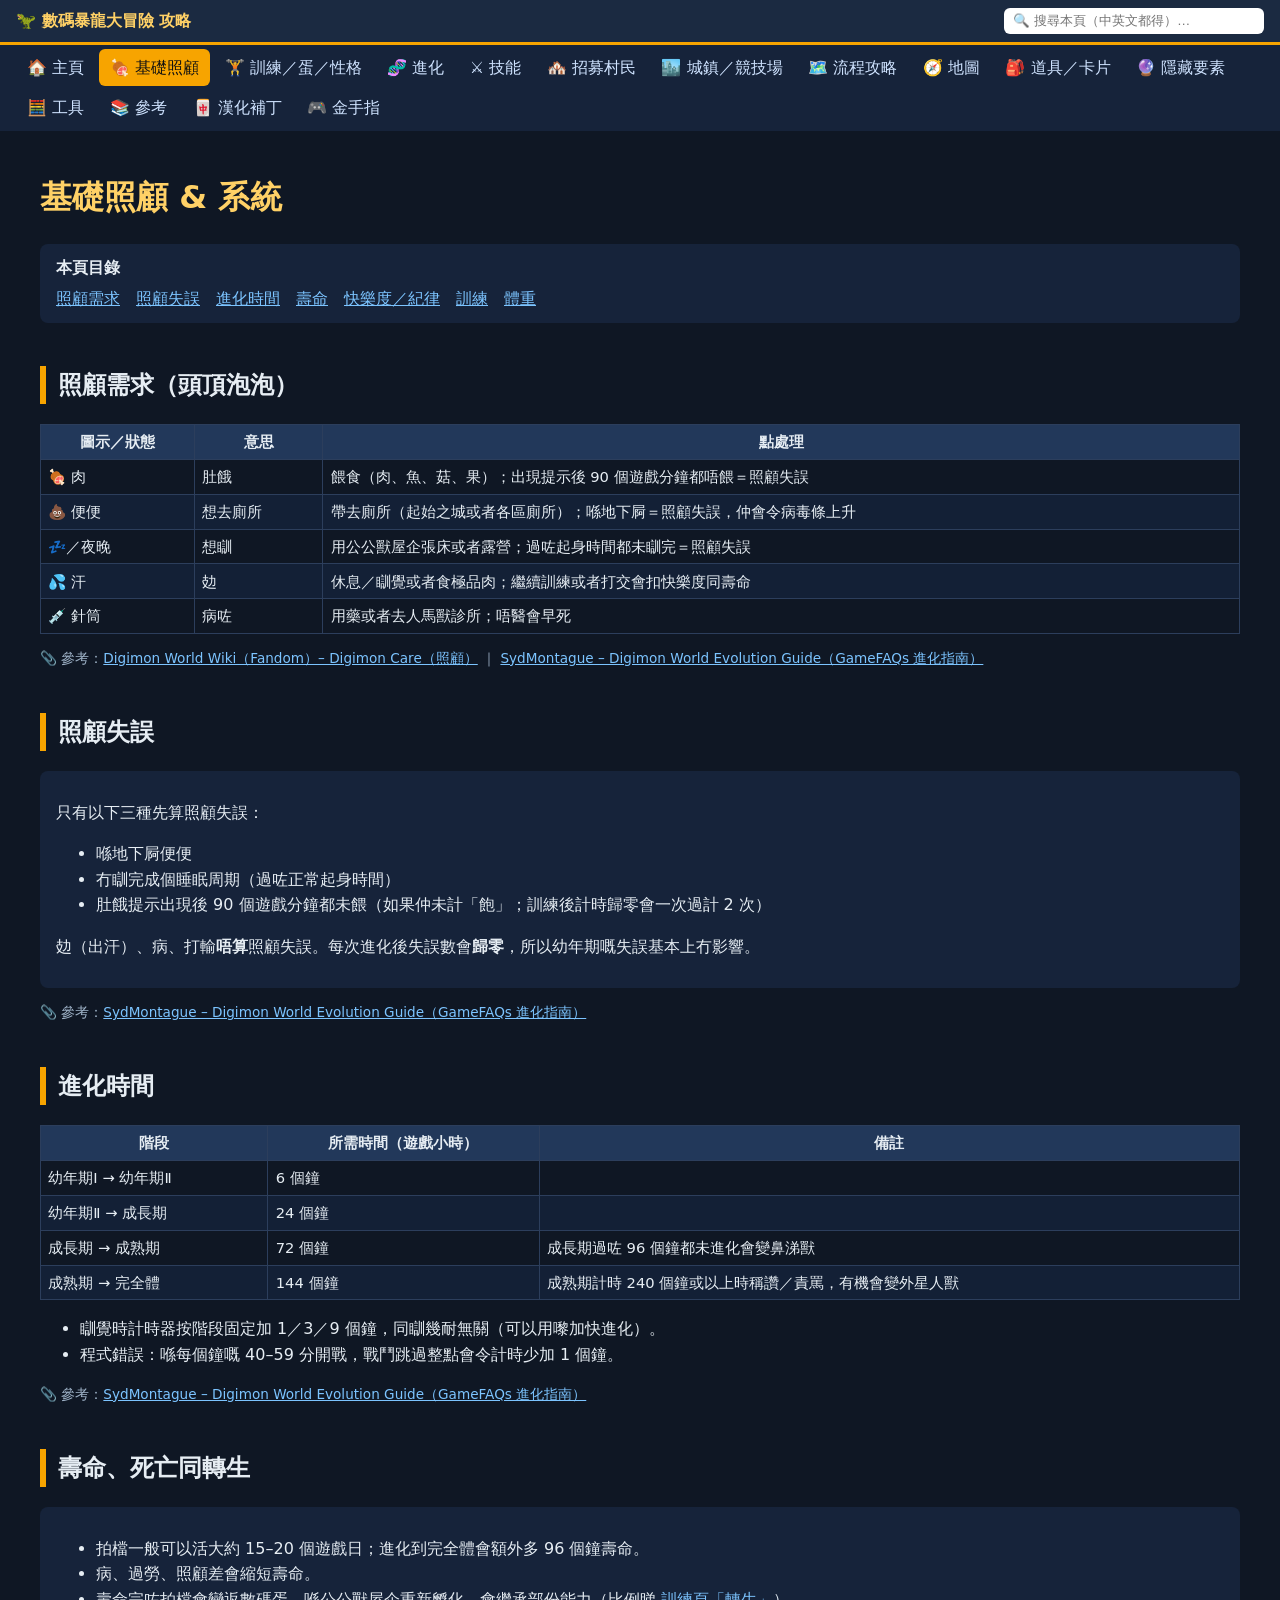
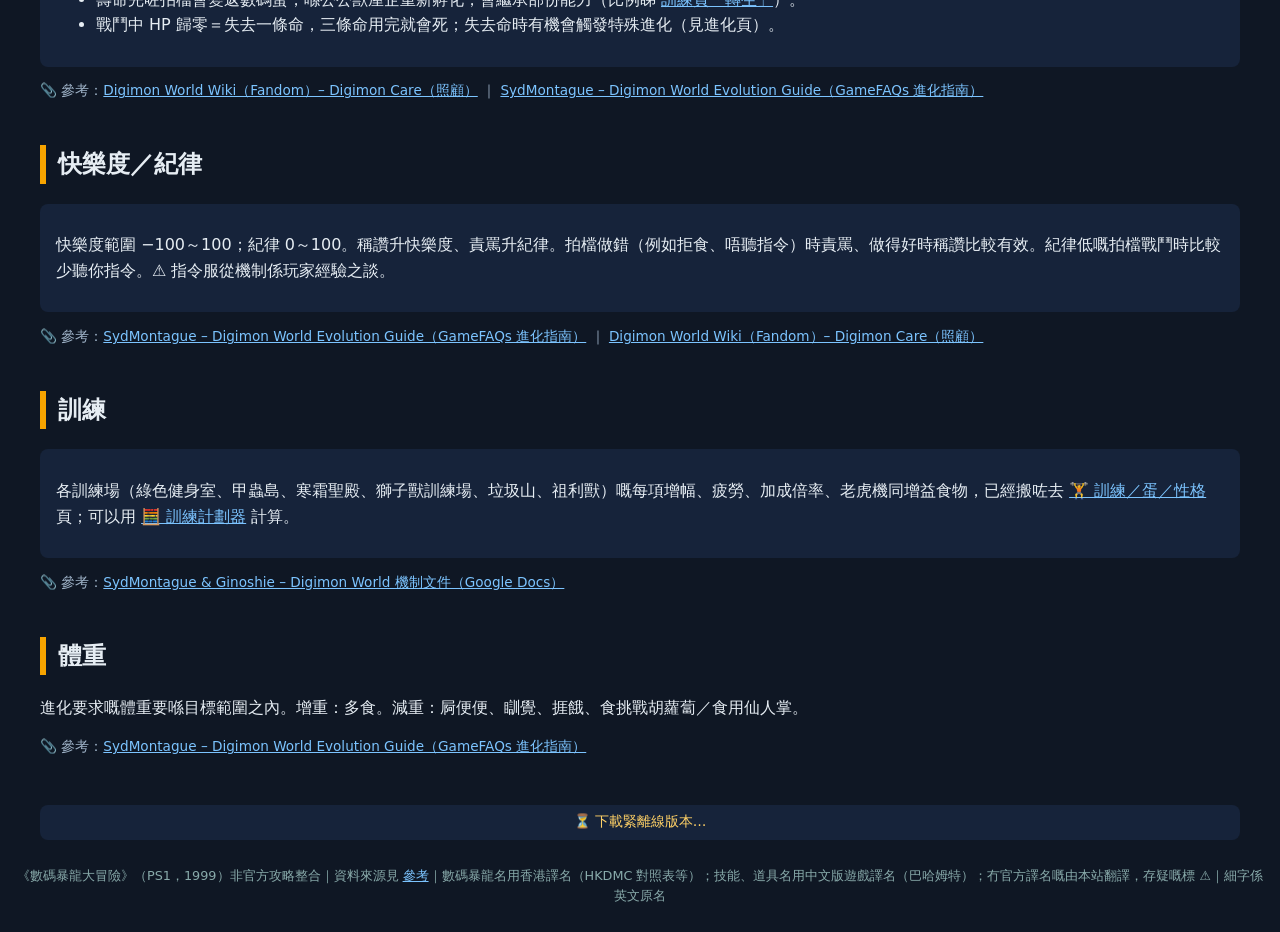
==== commit 9f6f1507: "Add 金手指 cheats page (1.0 / Rev 1 / unlabelled) with copy buttons" ====
--- a/basics.html
+++ b/basics.html
@@ -1,6 +1,6 @@
-<!doctype html><html lang="zh-HK"><head><meta charset="utf-8"><meta name="viewport" content="width=device-width,initial-scale=1"><title>基礎照顧 &amp; 系統 – 數碼暴龍大冒險 攻略</title><link rel="stylesheet" href="style.css?v=a59ac7e43f"><link rel="manifest" href="manifest.webmanifest"><meta name="theme-color" content="#1b2a41"><link rel="icon" type="image/png" sizes="192x192" href="img/pwa/icon-192.png"><link rel="apple-touch-icon" href="img/pwa/apple-touch-icon.png"><meta name="apple-mobile-web-app-capable" content="yes"><meta name="mobile-web-app-capable" content="yes"><meta name="apple-mobile-web-app-status-bar-style" content="black-translucent"><meta name="apple-mobile-web-app-title" content="數碼暴龍攻略"></head><body>
+<!doctype html><html lang="zh-HK"><head><meta charset="utf-8"><meta name="viewport" content="width=device-width,initial-scale=1"><title>基礎照顧 &amp; 系統 – 數碼暴龍大冒險 攻略</title><link rel="stylesheet" href="style.css?v=bbf95600b7"><link rel="manifest" href="manifest.webmanifest"><meta name="theme-color" content="#1b2a41"><link rel="icon" type="image/png" sizes="192x192" href="img/pwa/icon-192.png"><link rel="apple-touch-icon" href="img/pwa/apple-touch-icon.png"><meta name="apple-mobile-web-app-capable" content="yes"><meta name="mobile-web-app-capable" content="yes"><meta name="apple-mobile-web-app-status-bar-style" content="black-translucent"><meta name="apple-mobile-web-app-title" content="數碼暴龍攻略"></head><body>
 <header><button id="hb" aria-label="選單">☰</button><a class="logo" href="index.html">🦖 數碼暴龍大冒險 攻略</a><input id="q" type="search" placeholder="🔍 搜尋本頁（中英文都得）…"></header>
-<nav id="nav"><a href="index.html">🏠 主頁</a><a href="basics.html" class=on>🍖 基礎照顧</a><a href="training.html">🏋️ 訓練／蛋／性格</a><a href="evolution.html">🧬 進化</a><a href="techniques.html">⚔️ 技能</a><a href="recruitment.html">🏘️ 招募村民</a><a href="town.html">🏙️ 城鎮／競技場</a><a href="walkthrough.html">🗺️ 流程攻略</a><a href="map.html">🧭 地圖</a><a href="items.html">🎒 道具／卡片</a><a href="secrets.html">🔮 隱藏要素</a><a href="tools.html">🧮 工具</a><a href="references.html">📚 參考</a><a href="patch.html">🀄 漢化補丁</a></nav><main><h1>基礎照顧 &amp; 系統</h1><nav class="toc"><b>本頁目錄</b><a href="#care">照顧需求</a><a href="#mistake">照顧失誤</a><a href="#time">進化時間</a><a href="#life">壽命</a><a href="#hd">快樂度／紀律</a><a href="#gym">訓練</a><a href="#weight">體重</a></nav><h2 id="care">照顧需求（頭頂泡泡）</h2><div class="tw"><table class="stack"><thead><tr><th>圖示／狀態</th><th>意思</th><th>點處理</th></tr></thead><tbody><tr><td data-l="圖示／狀態">🍖 肉</td><td data-l="意思">肚餓</td><td data-l="點處理">餵食（肉、魚、菇、果）；出現提示後 90 個遊戲分鐘都唔餵＝照顧失誤</td></tr><tr><td data-l="圖示／狀態">💩 便便</td><td data-l="意思">想去廁所</td><td data-l="點處理">帶去廁所（起始之城或者各區廁所）；喺地下屙＝照顧失誤，仲會令病毒條上升</td></tr><tr><td data-l="圖示／狀態">💤／夜晚</td><td data-l="意思">想瞓</td><td data-l="點處理">用公公獸屋企張床或者露營；過咗起身時間都未瞓完＝照顧失誤</td></tr><tr><td data-l="圖示／狀態">💦 汗</td><td data-l="意思">攰</td><td data-l="點處理">休息／瞓覺或者食極品肉；繼續訓練或者打交會扣快樂度同壽命</td></tr><tr><td data-l="圖示／狀態">💉 針筒</td><td data-l="意思">病咗</td><td data-l="點處理">用藥或者去人馬獸診所；唔醫會早死</td></tr></tbody></table></div>
+<nav id="nav"><a href="index.html">🏠 主頁</a><a href="basics.html" class=on>🍖 基礎照顧</a><a href="training.html">🏋️ 訓練／蛋／性格</a><a href="evolution.html">🧬 進化</a><a href="techniques.html">⚔️ 技能</a><a href="recruitment.html">🏘️ 招募村民</a><a href="town.html">🏙️ 城鎮／競技場</a><a href="walkthrough.html">🗺️ 流程攻略</a><a href="map.html">🧭 地圖</a><a href="items.html">🎒 道具／卡片</a><a href="secrets.html">🔮 隱藏要素</a><a href="tools.html">🧮 工具</a><a href="references.html">📚 參考</a><a href="patch.html">🀄 漢化補丁</a><a href="cheats.html">🎮 金手指</a></nav><main><h1>基礎照顧 &amp; 系統</h1><nav class="toc"><b>本頁目錄</b><a href="#care">照顧需求</a><a href="#mistake">照顧失誤</a><a href="#time">進化時間</a><a href="#life">壽命</a><a href="#hd">快樂度／紀律</a><a href="#gym">訓練</a><a href="#weight">體重</a></nav><h2 id="care">照顧需求（頭頂泡泡）</h2><div class="tw"><table class="stack"><thead><tr><th>圖示／狀態</th><th>意思</th><th>點處理</th></tr></thead><tbody><tr><td data-l="圖示／狀態">🍖 肉</td><td data-l="意思">肚餓</td><td data-l="點處理">餵食（肉、魚、菇、果）；出現提示後 90 個遊戲分鐘都唔餵＝照顧失誤</td></tr><tr><td data-l="圖示／狀態">💩 便便</td><td data-l="意思">想去廁所</td><td data-l="點處理">帶去廁所（起始之城或者各區廁所）；喺地下屙＝照顧失誤，仲會令病毒條上升</td></tr><tr><td data-l="圖示／狀態">💤／夜晚</td><td data-l="意思">想瞓</td><td data-l="點處理">用公公獸屋企張床或者露營；過咗起身時間都未瞓完＝照顧失誤</td></tr><tr><td data-l="圖示／狀態">💦 汗</td><td data-l="意思">攰</td><td data-l="點處理">休息／瞓覺或者食極品肉；繼續訓練或者打交會扣快樂度同壽命</td></tr><tr><td data-l="圖示／狀態">💉 針筒</td><td data-l="意思">病咗</td><td data-l="點處理">用藥或者去人馬獸診所；唔醫會早死</td></tr></tbody></table></div>
 <p class="ref">📎 參考：<a href="https://digimonworld.fandom.com/wiki/Digimon_Care_(Digimon_World)" target="_blank" rel="noopener">Digimon World Wiki（Fandom）– Digimon Care（照顧）</a> ｜ <a href="https://gamefaqs.gamespot.com/ps/913684-digimon-world/faqs/73845" target="_blank" rel="noopener">SydMontague – Digimon World Evolution Guide（GameFAQs 進化指南）</a></p>
 <h2 id="mistake">照顧失誤</h2><div class="card"><p>只有以下三種先算照顧失誤：</p><ul><li>喺地下屙便便</li><li>冇瞓完成個睡眠周期（過咗正常起身時間）</li><li>肚餓提示出現後 90 個遊戲分鐘都未餵（如果仲未計「飽」；訓練後計時歸零會一次過計 2 次）</li></ul><p>攰（出汗）、病、打輸<b>唔算</b>照顧失誤。每次進化後失誤數會<b>歸零</b>，所以幼年期嘅失誤基本上冇影響。</p></div><p class="ref">📎 參考：<a href="https://gamefaqs.gamespot.com/ps/913684-digimon-world/faqs/73845" target="_blank" rel="noopener">SydMontague – Digimon World Evolution Guide（GameFAQs 進化指南）</a></p>
 <h2 id="time">進化時間</h2><div class="tw"><table class=""><thead><tr><th>階段</th><th>所需時間（遊戲小時）</th><th>備註</th></tr></thead><tbody><tr><td data-l="階段">幼年期Ⅰ → 幼年期Ⅱ</td><td data-l="所需時間（遊戲小時）">6 個鐘</td><td data-l="備註"></td></tr><tr><td data-l="階段">幼年期Ⅱ → 成長期</td><td data-l="所需時間（遊戲小時）">24 個鐘</td><td data-l="備註"></td></tr><tr><td data-l="階段">成長期 → 成熟期</td><td data-l="所需時間（遊戲小時）">72 個鐘</td><td data-l="備註">成長期過咗 96 個鐘都未進化會變鼻涕獸</td></tr><tr><td data-l="階段">成熟期 → 完全體</td><td data-l="所需時間（遊戲小時）">144 個鐘</td><td data-l="備註">成熟期計時 240 個鐘或以上時稱讚／責罵，有機會變外星人獸</td></tr></tbody></table></div>
@@ -8,4 +8,4 @@
 <h2 id="life">壽命、死亡同轉生</h2><div class="card"><ul><li>拍檔一般可以活大約 15–20 個遊戲日；進化到完全體會額外多 96 個鐘壽命。</li><li>病、過勞、照顧差會縮短壽命。</li><li>壽命完咗拍檔會變返數碼蛋，喺公公獸屋企重新孵化，會繼承部份能力（比例睇 <a href="training.html#tamer">訓練頁「轉生」</a>）。</li><li>戰鬥中 HP 歸零＝失去一條命，三條命用完就會死；失去命時有機會觸發特殊進化（見進化頁）。</li></ul></div><p class="ref">📎 參考：<a href="https://digimonworld.fandom.com/wiki/Digimon_Care_(Digimon_World)" target="_blank" rel="noopener">Digimon World Wiki（Fandom）– Digimon Care（照顧）</a> ｜ <a href="https://gamefaqs.gamespot.com/ps/913684-digimon-world/faqs/73845" target="_blank" rel="noopener">SydMontague – Digimon World Evolution Guide（GameFAQs 進化指南）</a></p>
 <h2 id="hd">快樂度／紀律</h2><div class="card"><p>快樂度範圍 −100～100；紀律 0～100。稱讚升快樂度、責罵升紀律。拍檔做錯（例如拒食、唔聽指令）時責罵、做得好時稱讚比較有效。紀律低嘅拍檔戰鬥時比較少聽你指令。⚠️ 指令服從機制係玩家經驗之談。</p></div><p class="ref">📎 參考：<a href="https://gamefaqs.gamespot.com/ps/913684-digimon-world/faqs/73845" target="_blank" rel="noopener">SydMontague – Digimon World Evolution Guide（GameFAQs 進化指南）</a> ｜ <a href="https://digimonworld.fandom.com/wiki/Digimon_Care_(Digimon_World)" target="_blank" rel="noopener">Digimon World Wiki（Fandom）– Digimon Care（照顧）</a></p>
 <h2 id="gym">訓練</h2><div class="card"><p>各訓練場（綠色健身室、甲蟲島、寒霜聖殿、獅子獸訓練場、垃圾山、祖利獸）嘅每項增幅、疲勞、加成倍率、老虎機同增益食物，已經搬咗去 <a href="training.html">🏋️ 訓練／蛋／性格</a> 頁；可以用 <a href="tools.html#plan">🧮 訓練計劃器</a> 計算。</p></div><p class="ref">📎 參考：<a href="https://docs.google.com/document/d/1aHHXZXjZNDabFTWUdF055M0oshyC57kff5NVc2BTYGE" target="_blank" rel="noopener">SydMontague &amp; Ginoshie – Digimon World 機制文件（Google Docs）</a></p>
-<h2 id="weight">體重</h2><p>進化要求嘅體重要喺目標範圍之內。增重：多食。減重：屙便便、瞓覺、捱餓、食挑戰胡蘿蔔／食用仙人掌。</p><p class="ref">📎 參考：<a href="https://gamefaqs.gamespot.com/ps/913684-digimon-world/faqs/73845" target="_blank" rel="noopener">SydMontague – Digimon World Evolution Guide（GameFAQs 進化指南）</a></p></main><div id="pwa-status" class="pwa-st" hidden></div><footer>《數碼暴龍大冒險》（PS1，1999）非官方攻略整合｜資料來源見 <a href="references.html">參考</a>｜數碼暴龍名用香港譯名（HKDMC 對照表等）；技能、道具名用中文版遊戲譯名（巴哈姆特）；冇官方譯名嘅由本站翻譯，存疑嘅標 ⚠️｜細字係英文原名</footer><script src="app.js?v=a59ac7e43f"></script></body></html>+<h2 id="weight">體重</h2><p>進化要求嘅體重要喺目標範圍之內。增重：多食。減重：屙便便、瞓覺、捱餓、食挑戰胡蘿蔔／食用仙人掌。</p><p class="ref">📎 參考：<a href="https://gamefaqs.gamespot.com/ps/913684-digimon-world/faqs/73845" target="_blank" rel="noopener">SydMontague – Digimon World Evolution Guide（GameFAQs 進化指南）</a></p></main><div id="pwa-status" class="pwa-st" hidden></div><footer>《數碼暴龍大冒險》（PS1，1999）非官方攻略整合｜資料來源見 <a href="references.html">參考</a>｜數碼暴龍名用香港譯名（HKDMC 對照表等）；技能、道具名用中文版遊戲譯名（巴哈姆特）；冇官方譯名嘅由本站翻譯，存疑嘅標 ⚠️｜細字係英文原名</footer><script src="app.js?v=bbf95600b7"></script></body></html>
--- a/style.css
+++ b/style.css
@@ -78,4 +78,14 @@
 /* 桌面闊版（只限 ≥1024px，電話版不變） */
 @media(min-width:1024px){main{max-width:1760px;padding:1.2em 2.5em}.grid{grid-template-columns:repeat(auto-fill,minmax(180px,1fr))}}
 @media(min-width:1440px){.tgbox{flex-basis:320px}.tgc{font-size:.8em;min-height:66px}.tgc img{width:26px;height:26px}.tgr{grid-template-columns:52px repeat(8,1fr) 52px}}
+
+.chtabs{display:flex;flex-wrap:wrap;gap:.4em;margin:.8em 0}.chtabs a{background:#22395c;color:#e6eefc;padding:.35em .8em;border-radius:6px;text-decoration:none}
+.chsec h2{color:#9fd0ff}.chsec h3{color:#cfe3ff}.chintro{color:#c8d6ea}.chwarn{border-left:4px solid #f0b429}
+.chlist{display:grid;gap:.7em}.chc{background:#14233a;color:#e6eefc;border:1px solid #2c4a74;border-radius:8px;padding:.6em .8em}
+.chtop{display:flex;justify-content:space-between;align-items:flex-start;gap:.6em}.chtop b{color:#ffffff}
+.chc pre,.chsec pre{background:#0b1626;color:#a8ffb0;font-family:ui-monospace,Menlo,Consolas,monospace;padding:.5em .7em;border-radius:6px;overflow-x:auto;margin:.5em 0;white-space:pre}
+.cpb{background:#2f6fd0;color:#fff;border:0;border-radius:6px;padding:.35em .8em;cursor:pointer;font-size:.9em;white-space:nowrap}.cpb.ok{background:#2e9e5b;color:#fff}.cpall{display:block;margin:.4em 0 1em;white-space:normal;text-align:left}
+.chn{color:#ffd88a;font-size:.9em;margin:.2em 0}.chs{color:#9fb3cc;font-size:.85em;margin:.2em 0}.chs a{color:#8cc4ff}
+.chgrid{display:grid;grid-template-columns:repeat(auto-fill,minmax(210px,1fr));gap:.3em}.chi{background:#14233a;color:#e6eefc;padding:.25em .5em;border-radius:4px}.chi code{color:#a8ffb0}.chi small{color:#9fb3cc}.chh{grid-column:1/-1;color:#9fd0ff;font-weight:bold;margin-top:.5em}
+@media(min-width:1024px){.chlist{grid-template-columns:repeat(auto-fill,minmax(400px,1fr))}}
 /*/EXTRA*/
